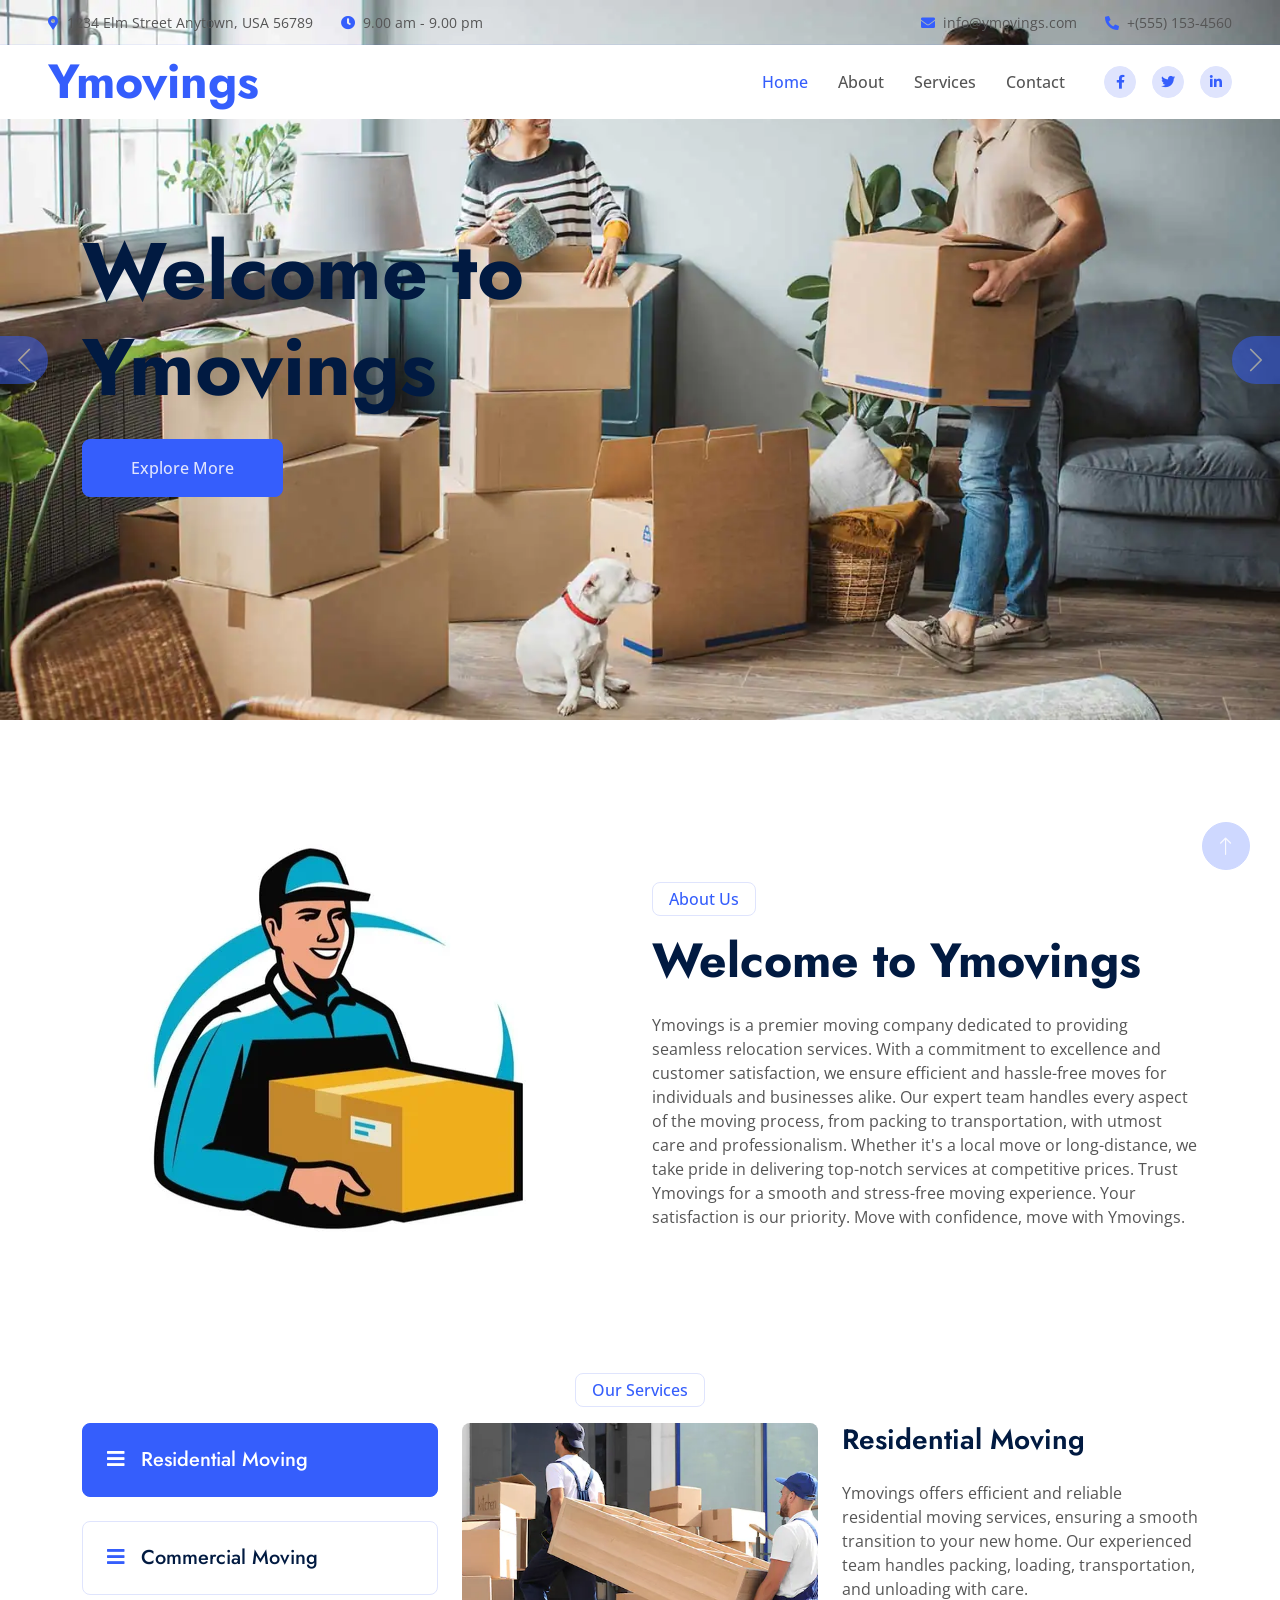
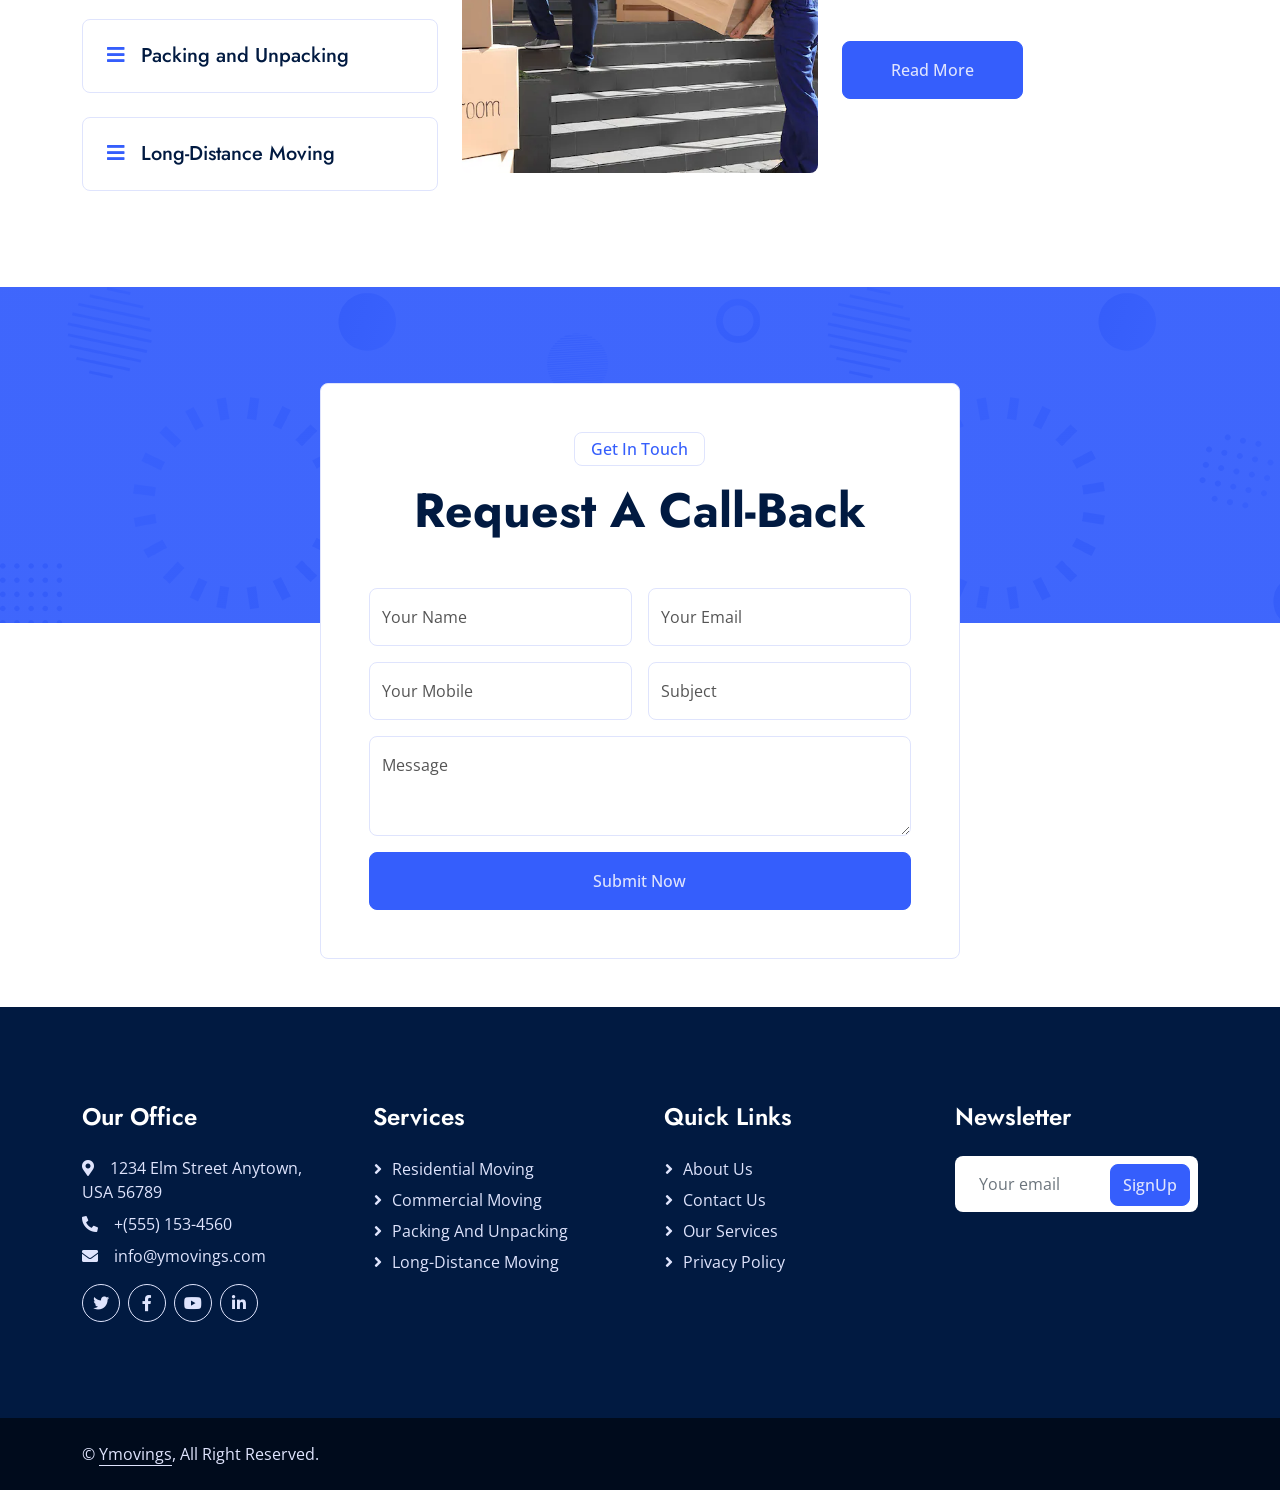
==== index.html @ a0060e26 "Add files via upload" ====
<!DOCTYPE html>
<html lang="en">

<head>
    <meta charset="utf-8">
    <title>Ymovings: World best ontime moving company</title>
    <meta content="width=device-width, initial-scale=1.0" name="viewport">
    <meta content="" name="keywords">
    <meta content="" name="description">

    <!-- Favicon -->
    <link href="img/favicon.ico" rel="icon">

    <!-- Google Web Fonts -->
    <link rel="preconnect" href="https://fonts.googleapis.com">
    <link rel="preconnect" href="https://fonts.gstatic.com" crossorigin>
    <link href="https://fonts.googleapis.com/css2?family=Jost:wght@500;600;700&family=Open+Sans:wght@400;500&display=swap" rel="stylesheet">  

    <!-- Icon Font Stylesheet -->
    <link href="https://cdnjs.cloudflare.com/ajax/libs/font-awesome/5.10.0/css/all.min.css" rel="stylesheet">
    <link href="https://cdn.jsdelivr.net/npm/bootstrap-icons@1.4.1/font/bootstrap-icons.css" rel="stylesheet">

    <!-- Libraries Stylesheet -->
    <link href="lib/animate/animate.min.css" rel="stylesheet">
    <link href="lib/owlcarousel/assets/owl.carousel.min.css" rel="stylesheet">

    <!-- Customized Bootstrap Stylesheet -->
    <link href="css/bootstrap.min.css" rel="stylesheet">

    <!-- Template Stylesheet -->
    <link href="css/style.css" rel="stylesheet">
</head>

<body>
    <!-- Spinner Start -->
    <div id="spinner" class="show bg-white position-fixed translate-middle w-100 vh-100 top-50 start-50 d-flex align-items-center justify-content-center">
        <div class="spinner-border text-primary" role="status" style="width: 3rem; height: 3rem;"></div>
    </div>
    <!-- Spinner End -->


   <!-- Navbar Start -->
 <div class="container-fluid fixed-top px-0 wow fadeIn" data-wow-delay="0.1s">
        <div class="top-bar row gx-0 align-items-center d-none d-lg-flex">
            <div class="col-lg-6 px-5 text-start">
                <small><i class="fa fa-map-marker-alt text-primary me-2"></i>1234 Elm Street Anytown, USA 56789</small>
                <small class="ms-4"><i class="fa fa-clock text-primary me-2"></i>9.00 am - 9.00 pm</small>
            </div>
            <div class="col-lg-6 px-5 text-end">
                <small><i class="fa fa-envelope text-primary me-2"></i>info@ymovings.com</small>
                <small class="ms-4"><i class="fa fa-phone-alt text-primary me-2"></i>+(555) 153-4560</small>
            </div>
        </div>

        <nav class="navbar navbar-expand-lg navbar-light py-lg-0 px-lg-5 wow fadeIn bg-white" data-wow-delay="0.1s">
            <a href="index.php" class="navbar-brand ms-4 ms-lg-0">
                <h1 class="display-5 text-primary m-0">Ymovings</h1>
            </a>
            <button type="button" class="navbar-toggler me-4" data-bs-toggle="collapse" data-bs-target="#navbarCollapse">
                <span class="navbar-toggler-icon"></span>
            </button>
            <div class="collapse navbar-collapse" id="navbarCollapse">
                <div class="navbar-nav ms-auto p-4 p-lg-0">
                    <a href="index.php" class="nav-item nav-link active">Home</a>
                    <a href="about.php" class="nav-item nav-link">About</a>
                    <a href="service.php" class="nav-item nav-link">Services</a>
                    <div class="nav-item dropdown">
                        <div class="dropdown-menu border-light m-0">
                        </div>
                    </div>
                    <a href="contact.php" class="nav-item nav-link">Contact</a>
                </div>
                <div class="d-none d-lg-flex ms-2">
                    <a class="btn btn-light btn-sm-square rounded-circle ms-3" href="">
                        <small class="fab fa-facebook-f text-primary"></small>
                    </a>
                    <a class="btn btn-light btn-sm-square rounded-circle ms-3" href="">
                        <small class="fab fa-twitter text-primary"></small>
                    </a>
                    <a class="btn btn-light btn-sm-square rounded-circle ms-3" href="">
                        <small class="fab fa-linkedin-in text-primary"></small>
                    </a>
                </div>
            </div>
        </nav>
    </div>
    <!-- Navbar End -->


    <!-- Carousel Start -->
    <div class="container-fluid p-0 mb-5 wow fadeIn" data-wow-delay="0.1s">
        <div id="header-carousel" class="carousel slide carousel-fade" data-bs-ride="carousel">
            <div class="carousel-inner">
                <div class="carousel-item active">
                    <img class="w-100" src="img/home.webp" alt="Image">
                    <div class="carousel-caption">
                        <div class="container">
                            <div class="row justify-content-start">
                                <div class="col-lg-8">
                                    <h1 class="display-1 mb-4 animated slideInDown">Welcome to Ymovings</h1>
                                    <a href="./about.html" class="btn btn-primary py-3 px-5 animated slideInDown">Explore More</a>
                                </div>
                            </div>
                        </div>
                    </div>
                </div>
                <div class="carousel-item">
                    <img class="w-100" src="img/home1.webp" alt="Image">
                    <div class="carousel-caption">
                        <div class="container">
                            <div class="row justify-content-start">
                                <div class="col-lg-7">
                                    <h1 class="display-1 mb-4 animated slideInDown">Easy & Ontime Moving Company</h1>
                                    <a href="./about.html" class="btn btn-primary py-3 px-5 animated slideInDown">Explore More</a>
                                </div>
                            </div>
                        </div>
                    </div>
                </div>
            </div>
            <button class="carousel-control-prev" type="button" data-bs-target="#header-carousel"
                data-bs-slide="prev">
                <span class="carousel-control-prev-icon" aria-hidden="true"></span>
                <span class="visually-hidden">Previous</span>
            </button>
            <button class="carousel-control-next" type="button" data-bs-target="#header-carousel"
                data-bs-slide="next">
                <span class="carousel-control-next-icon" aria-hidden="true"></span>
                <span class="visually-hidden">Next</span>
            </button>
        </div>
    </div>
    <!-- Carousel End -->


    <!-- About Start -->
    <div class="container-xxl py-5">
        <div class="container">
            <div class="row g-4 align-items-end mb-4">
                <div class="col-lg-6 wow fadeInUp" data-wow-delay="0.1s">
                    <img class="img-fluid rounded" src="./img/about.webp">
                </div>
                <div class="col-lg-6 wow fadeInUp" data-wow-delay="0.3s">
                    <p class="d-inline-block border rounded text-primary fw-semi-bold py-1 px-3">About Us</p>
                    <h1 class="display-5 mb-4">Welcome to Ymovings</h1>
                    <p class="mb-4">Ymovings is a premier moving company dedicated to providing seamless relocation services. With a commitment to excellence and customer satisfaction, we ensure efficient and hassle-free moves for individuals and businesses alike. Our expert team handles every aspect of the moving process, from packing to transportation, with utmost care and professionalism. Whether it's a local move or long-distance, we take pride in delivering top-notch services at competitive prices. Trust Ymovings for a smooth and stress-free moving experience. Your satisfaction is our priority. Move with confidence, move with Ymovings.</p>
                   
                </div>
            </div>
           
        </div>
    </div>
    <!-- About End -->


    <!-- Facts Start -->
    
    <!-- Facts End -->


    <!-- Features Start -->
    
    <!-- Features End -->


    <!-- Service Start -->
    <div class="container-xxl service py-5">
        <div class="container">
            <div class="text-center mx-auto wow fadeInUp" data-wow-delay="0.1s" style="max-width: 600px;">
                <p class="d-inline-block border rounded text-primary fw-semi-bold py-1 px-3">Our Services</p>
            </div>
            <div class="row g-4 wow fadeInUp" data-wow-delay="0.3s">
                <div class="col-lg-4">
                    <div class="nav nav-pills d-flex justify-content-between w-100 h-100 me-4">
                        <button class="nav-link w-100 d-flex align-items-center text-start border p-4 mb-4 active" data-bs-toggle="pill" data-bs-target="#tab-pane-1" type="button">
                            <h5 class="m-0"><i class="fa fa-bars text-primary me-3"></i>Residential Moving</h5>
                        </button>
                        <button class="nav-link w-100 d-flex align-items-center text-start border p-4 mb-4" data-bs-toggle="pill" data-bs-target="#tab-pane-2" type="button">
                            <h5 class="m-0"><i class="fa fa-bars text-primary me-3"></i>Commercial Moving</h5>
                        </button>
                        <button class="nav-link w-100 d-flex align-items-center text-start border p-4 mb-4" data-bs-toggle="pill" data-bs-target="#tab-pane-3" type="button">
                            <h5 class="m-0"><i class="fa fa-bars text-primary me-3"></i>Packing and Unpacking</h5>
                        </button>
                        <button class="nav-link w-100 d-flex align-items-center text-start border p-4 mb-0" data-bs-toggle="pill" data-bs-target="#tab-pane-4" type="button">
                            <h5 class="m-0"><i class="fa fa-bars text-primary me-3"></i>Long-Distance Moving</h5>
                        </button>
                    </div>
                </div>
                <div class="col-lg-8">
                    <div class="tab-content w-100">
                        <div class="tab-pane fade show active" id="tab-pane-1">
                            <div class="row g-4">
                                <div class="col-md-6" style="min-height: 350px;">
                                    <div class="position-relative h-100">
                                        <img class="position-absolute rounded w-100 h-100" src="img/s1.webp"
                                            style="object-fit: cover;" alt="">
                                    </div>
                                </div>
                                <div class="col-md-6">
                                    <h3 class="mb-4">Residential Moving</h3>
                                    <p class="mb-4">Ymovings offers efficient and reliable residential moving services, ensuring a smooth transition to your new home. Our experienced team handles packing, loading, transportation, and unloading with care.</p>
                                    <a href="./service.html" class="btn btn-primary py-3 px-5 mt-3">Read More</a>
                                </div>
                            </div>
                        </div>
                        <div class="tab-pane fade" id="tab-pane-2">
                            <div class="row g-4">
                                <div class="col-md-6" style="min-height: 350px;">
                                    <div class="position-relative h-100">
                                        <img class="position-absolute rounded w-100 h-100" src="img/s2.png"
                                            style="object-fit: cover;" alt="">
                                    </div>
                                </div>
                                <div class="col-md-6">
                                    <h3 class="mb-4">Commercial Moving</h3>
                                    <p class="mb-4">We specialize in commercial moving, assisting businesses with seamless relocations. From office furniture to sensitive equipment, our skilled professionals ensure a quick and secure transfer to minimize downtime.</p>
                                    <a href="./service.html" class="btn btn-primary py-3 px-5 mt-3">Read More</a>
                                </div>
                            </div>
                        </div>
                        <div class="tab-pane fade" id="tab-pane-3">
                            <div class="row g-4">
                                <div class="col-md-6" style="min-height: 350px;">
                                    <div class="position-relative h-100">
                                        <img class="position-absolute rounded w-100 h-100" src="img/s3.jpg"
                                            style="object-fit: cover;" alt="">
                                    </div>
                                </div>
                                <div class="col-md-6">
                                    <h3 class="mb-4">Packing and Unpacking</h3>
                                    <p class="mb-4">Ymovings provides expert packing and unpacking services to safeguard your belongings during the move. Our team uses quality materials and techniques to ensure your items arrive safely at the destination.</p>
                                    <a href="./service.html" class="btn btn-primary py-3 px-5 mt-3">Read More</a>
                                </div>
                            </div>
                        </div>
                        <div class="tab-pane fade" id="tab-pane-4">
                            <div class="row g-4">
                                <div class="col-md-6" style="min-height: 350px;">
                                    <div class="position-relative h-100">
                                        <img class="position-absolute rounded w-100 h-100" src="img/s4.jpg"
                                            style="object-fit: cover;" alt="">
                                    </div>
                                </div>
                                <div class="col-md-6">
                                    <h3 class="mb-4">Long-Distance Moving</h3>
                                    <p class="mb-4">Whether you're moving across state lines or to another country, Ymovings offers comprehensive long-distance moving solutions. We manage logistics, handle paperwork, and guarantee a timely and secure delivery of your possessions to the new location.</p>
                                    <a href="./service.html" class="btn btn-primary py-3 px-5 mt-3">Read More</a>
                                </div>
                            </div>
                        </div>
                    </div>
                </div>
            </div>
        </div>
    </div>
    <!-- Service End -->


    <!-- Callback Start -->
    <div class="container-fluid callback my-5 pt-5">
        <div class="container pt-5">
            <div class="row justify-content-center">
                <div class="col-lg-7">
                    <div class="bg-white border rounded p-4 p-sm-5 wow fadeInUp" data-wow-delay="0.5s">
                        <div class="text-center mx-auto wow fadeInUp" data-wow-delay="0.1s" style="max-width: 600px;">
                            <p class="d-inline-block border rounded text-primary fw-semi-bold py-1 px-3">Get In Touch</p>
                            <h1 class="display-5 mb-5">Request A Call-Back</h1>
                        </div>
                        <div class="row g-3">
                            <div class="col-sm-6">
                                <div class="form-floating">
                                    <input type="text" class="form-control" id="name" placeholder="Your Name">
                                    <label for="name">Your Name</label>
                                </div>
                            </div>
                            <div class="col-sm-6">
                                <div class="form-floating">
                                    <input type="email" class="form-control" id="mail" placeholder="Your Email">
                                    <label for="mail">Your Email</label>
                                </div>
                            </div>
                            <div class="col-sm-6">
                                <div class="form-floating">
                                    <input type="text" class="form-control" id="mobile" placeholder="Your Mobile">
                                    <label for="mobile">Your Mobile</label>
                                </div>
                            </div>
                            <div class="col-sm-6">
                                <div class="form-floating">
                                    <input type="text" class="form-control" id="subject" placeholder="Subject">
                                    <label for="subject">Subject</label>
                                </div>
                            </div>
                            <div class="col-12">
                                <div class="form-floating">
                                    <textarea class="form-control" placeholder="Leave a message here" id="message" style="height: 100px"></textarea>
                                    <label for="message">Message</label>
                                </div>
                            </div>
                            <div class="col-12 text-center">
                                <button class="btn btn-primary w-100 py-3" type="submit">Submit Now</button>
                            </div>
                        </div>
                    </div>
                </div>
            </div>
        </div>
    </div>
    <!-- Callback End -->


   


    <!-- Footer Start -->
 <div class="container-fluid bg-dark text-light footer mt-5 py-5 wow fadeIn" data-wow-delay="0.1s">
        <div class="container py-5">
            <div class="row g-5">
                <div class="col-lg-3 col-md-6">
                    <h4 class="text-white mb-4">Our Office</h4>
                    <p class="mb-2"><i class="fa fa-map-marker-alt me-3"></i>1234 Elm Street
                        Anytown, USA 56789</p>
                    <p class="mb-2"><i class="fa fa-phone-alt me-3"></i>+(555) 153-4560</p>
                    <p class="mb-2"><i class="fa fa-envelope me-3"></i>info@ymovings.com</p>
                    <div class="d-flex pt-2">
                        <a class="btn btn-square btn-outline-light rounded-circle me-2" href=""><i class="fab fa-twitter"></i></a>
                        <a class="btn btn-square btn-outline-light rounded-circle me-2" href=""><i class="fab fa-facebook-f"></i></a>
                        <a class="btn btn-square btn-outline-light rounded-circle me-2" href=""><i class="fab fa-youtube"></i></a>
                        <a class="btn btn-square btn-outline-light rounded-circle me-2" href=""><i class="fab fa-linkedin-in"></i></a>
                    </div>
                </div>
                <div class="col-lg-3 col-md-6">
                    <h4 class="text-white mb-4">Services</h4>
                    <a class="btn btn-link" href="./service.php">Residential Moving</a>
                    <a class="btn btn-link" href="./service.php">Commercial Moving</a>
                    <a class="btn btn-link" href="./service.php">Packing and Unpacking</a>
                    <a class="btn btn-link" href="./service.php">Long-Distance Moving</a>
                </div>
                <div class="col-lg-3 col-md-6">
                    <h4 class="text-white mb-4">Quick Links</h4>
                    <a class="btn btn-link" href="./about.php">About Us</a>
                    <a class="btn btn-link" href="./contact.php">Contact Us</a>
                    <a class="btn btn-link" href="./service.php">Our Services</a>
                    <a class="btn btn-link" href="./privacy.php">Privacy Policy</a>
                </div>
                <div class="col-lg-3 col-md-6">
                    <h4 class="text-white mb-4">Newsletter</h4>
                    <p></p>
                    <div class="position-relative w-100">
                        <input class="form-control bg-white border-0 w-100 py-3 ps-4 pe-5" type="text" placeholder="Your email">
                        <button type="button" class="btn btn-primary py-2 position-absolute top-0 end-0 mt-2 me-2">SignUp</button>
                    </div>
                </div>
            </div>
        </div>
    </div>
    <!-- Footer End -->


    <!-- Copyright Start -->
    <div class="container-fluid copyright py-4">
        <div class="container">
            <div class="row">
                <div class="col-md-6 text-center text-md-start mb-3 mb-md-0">
                    &copy; <a class="border-bottom" href="#">Ymovings</a>, All Right Reserved.
                </div>
                <div class="col-md-6 text-center text-md-end">
                   
                </div>
            </div>
        </div>
    </div>
    <!-- Copyright End -->


    <!-- Back to Top -->
    <a href="#" class="btn btn-lg btn-primary btn-lg-square rounded-circle back-to-top"><i class="bi bi-arrow-up"></i></a>


    <!-- JavaScript Libraries -->
    <script src="https://code.jquery.com/jquery-3.4.1.min.js"></script>
    <script src="https://cdn.jsdelivr.net/npm/bootstrap@5.0.0/dist/js/bootstrap.bundle.min.js"></script>
    <script src="lib/wow/wow.min.js"></script>
    <script src="lib/easing/easing.min.js"></script>
    <script src="lib/waypoints/waypoints.min.js"></script>
    <script src="lib/owlcarousel/owl.carousel.min.js"></script>
    <script src="lib/counterup/counterup.min.js"></script>

    <!-- Template Javascript -->
    <script src="js/main.js"></script>
</body>

</html>
---- css/style.css ----
/********** Template CSS **********/
:root {
    --primary: #355EFC;
    --secondary: #E93C05;
    --tertiary: #555555;
    --light: #DFE4FD;
    --dark: #011A41;
}

.back-to-top {
    position: fixed;
    display: none;
    right: 30px;
    bottom: 30px;
    z-index: 99;
}

h1,
.h1,
h2,
.h2,
.fw-bold {
    font-weight: 700 !important;
}

h3,
.h3,
h4,
.h4,
.fw-medium {
    font-weight: 600 !important;
}

h5,
.h5,
h6,
.h6,
.fw-semi-bold {
    font-weight: 500 !important;
}


/*** Spinner ***/
#spinner {
    opacity: 0;
    visibility: hidden;
    transition: opacity .5s ease-out, visibility 0s linear .5s;
    z-index: 99999;
}

#spinner.show {
    transition: opacity .5s ease-out, visibility 0s linear 0s;
    visibility: visible;
    opacity: 1;
}


/*** Button ***/
.btn {
    transition: .5s;
    font-weight: 500;
}

.btn-primary,
.btn-outline-primary:hover {
    color: var(--light);
}

.btn-square {
    width: 38px;
    height: 38px;
}

.btn-sm-square {
    width: 32px;
    height: 32px;
}

.btn-lg-square {
    width: 48px;
    height: 48px;
}

.btn-square,
.btn-sm-square,
.btn-lg-square {
    padding: 0;
    display: flex;
    align-items: center;
    justify-content: center;
    font-weight: normal;
}


/*** Navbar ***/
.fixed-top {
    transition: .5s;
}

.top-bar {
    height: 45px;
    border-bottom: 1px solid rgba(53, 94, 252, .07);
}

.navbar .dropdown-toggle::after {
    border: none;
    content: "\f107";
    font-family: "Font Awesome 5 Free";
    font-weight: 900;
    vertical-align: middle;
    margin-left: 8px;
}

.navbar .navbar-nav .nav-link {
    padding: 25px 15px;
    color: var(--tertiary);
    font-weight: 500;
    outline: none;
}

.navbar .navbar-nav .nav-link:hover,
.navbar .navbar-nav .nav-link.active {
    color: var(--primary);
}

@media (max-width: 991.98px) {
    .navbar .navbar-nav {
        margin-top: 10px;
        border-top: 1px solid rgba(0, 0, 0, .07);
        background: #FFFFFF;
    }

    .navbar .navbar-nav .nav-link {
        padding: 10px 0;
    }
}

@media (min-width: 992px) {
    .navbar .nav-item .dropdown-menu {
        display: block;
        visibility: hidden;
        top: 100%;
        transform: rotateX(-75deg);
        transform-origin: 0% 0%;
        transition: .5s;
        opacity: 0;
    }

    .navbar .nav-item:hover .dropdown-menu {
        transform: rotateX(0deg);
        visibility: visible;
        transition: .5s;
        opacity: 1;
    }
}


/*** Header ***/
.carousel-caption {
    top: 0;
    left: 0;
    right: 0;
    bottom: 0;
    display: flex;
    align-items: center;
    justify-content: center;
    text-align: start;
    z-index: 1;
}

.carousel-control-prev,
.carousel-control-next {
    width: 3rem;
}

.carousel-control-prev-icon,
.carousel-control-next-icon {
    width: 3rem;
    height: 3rem;
    background-color: var(--primary);
    border: 10px solid var(--primary);
}

.carousel-control-prev-icon {
    border-radius: 0 3rem 3rem 0;
}

.carousel-control-next-icon {
    border-radius: 3rem 0 0 3rem;
}

@media (max-width: 768px) {
    #header-carousel .carousel-item {
        position: relative;
        min-height: 450px;
    }
    
    #header-carousel .carousel-item img {
        position: absolute;
        width: 100%;
        height: 100%;
        object-fit: cover;
    }
}

.page-header {
    padding-top: 12rem;
    padding-bottom: 6rem;
    background: url(../img/header.jpg) top left no-repeat;
    background-size: cover;
}

.page-header .breadcrumb-item,
.page-header .breadcrumb-item a {
    font-weight: 500;
}

.page-header .breadcrumb-item+.breadcrumb-item::before {
    color: var(--tertiary);
}


/*** Facts ***/
.facts {
    background: linear-gradient(rgba(53, 94, 252, .95), rgba(53, 94, 252, .95)), url(../img/bg.png);
}


/*** Callback ***/
.callback {
    position: relative;
}

.callback::before {
    position: absolute;
    content: "";
    width: 100%;
    height: 50%;
    top: 0;
    left: 0;
    background: linear-gradient(rgba(53, 94, 252, .95), rgba(53, 94, 252, .95)), url(../img/bg.png);
    z-index: -1;
}


/*** Feature ***/
.feature .feature-box,
.feature .feature-box * {
    transition: .5s;
}

.feature .feature-box:hover {
    background: var(--primary);
    border-color: var(--primary) !important;
}

.feature .feature-box:hover * {
    color: #FFFFFF !important;
}


/*** Service ***/
.service .nav .nav-link {
    transition: .5s;
}

.service .nav .nav-link.active {
    border-color: var(--primary) !important;
    background: var(--primary);
}

.service .nav .nav-link.active h5 {
    color: #FFFFFF !important;
}

.service .nav .nav-link.active h5 i {
    color: #FFFFFF !important;
}


/*** Project ***/
.project-item,
.project-item .project-img {
    position: relative;
}

.project-item .project-img a {
    position: absolute;
    width: 100%;
    height: 100%;
    top: 0;
    left: 0;
    background: rgba(255, 255, 255, .5);
    display: flex;
    align-items: center;
    justify-content: center;
    border-radius: 8px;
    opacity: 0;
    transition: .5s;
}

.project-item:hover .project-img a {
    opacity: 1;
}

.project-item .project-title {
    position: absolute;
    top: 3rem;
    right: 0;
    bottom: 0;
    left: 3rem;
    border: 1px solid var(--light);
    border-radius: 8px;
    display: flex;
    align-items: flex-end;
    padding: 18px;
    z-index: -1;
    transition: .5s;
}

.project-item:hover .project-title {
    background: var(--primary);
    border-color: var(--primary);
}

.project-item .project-title h4 {
    transition: .5s;
}

.project-item:hover .project-title h4 {
    color: #FFFFFF;
}

.project-carousel .owl-nav {
    margin-top: 25px;
    display: flex;
    justify-content: center;
}

.project-carousel .owl-nav .owl-prev,
.project-carousel .owl-nav .owl-next {
    margin: 0 12px;
    width: 45px;
    height: 45px;
    display: flex;
    align-items: center;
    justify-content: center;
    color: var(--primary);
    background: var(--light);
    border-radius: 45px;
    font-size: 22px;
    transition: .5s;
}

.project-carousel .owl-nav .owl-prev:hover,
.project-carousel .owl-nav .owl-next:hover {
    background: var(--primary);
    color: var(--light);
}


/*** Team ***/
.team-item {
    position: relative;
    padding: 4rem 0;
}

.team-item img {
    position: relative;
    z-index: 2;
}

.team-item .team-text {
    position: absolute;
    top: 0;
    right: 3rem;
    bottom: 0;
    left: 3rem;
    padding: 15px;
    border: 1px solid var(--light);
    border-radius: 8px;
    display: flex;
    flex-direction: column;
    align-items: center;
    justify-content: space-between;
    transition: .5s;
    z-index: 1;
}

.team-item:hover .team-text {
    background: var(--primary);
    border-color: var(--primary);
}

.team-item .team-text h4 {
    transition: .5s;
}

.team-item:hover .team-text h4 {
    color: #FFFFFF;
}

.team-item .team-social .btn {
    background: var(--light);
    color: var(--primary);
}

.team-item:hover .team-social .btn {
    background: #FFFFFF;
}

.team-item .team-social .btn:hover {
    background: var(--primary);
    color: var(--light);
}


/*** Testimonial ***/
.testimonial-item {
    position: relative;
    text-align: center;
    padding-top: 30px;
}

.testimonial-item .testimonial-text {
    position: relative;
    text-align: center;
}

.testimonial-item .testimonial-text .btn-square {
    position: absolute;
    width: 60px;
    height: 60px;
    top: -30px;
    left: 50%;
    transform: translateX(-50%);
}

.testimonial-item .testimonial-text::before {
    position: absolute;
    content: "";
    bottom: -60px;
    left: 50%;
    transform: translateX(-50%);
    border: 30px solid;
    border-color: var(--light) transparent transparent transparent;
}

.testimonial-item .testimonial-text::after {
    position: absolute;
    content: "";
    bottom: -59px;
    left: 50%;
    transform: translateX(-50%);
    border: 30px solid;
    border-color: #FFFFFF transparent transparent transparent;
}

.testimonial-carousel .owl-item img {
    margin: 0 auto;
    width: 100px;
    height: 100px;
}

.testimonial-carousel .owl-dots {
    margin-top: 25px;
    display: flex;
    align-items: flex-end;
    justify-content: center;
}

.testimonial-carousel .owl-dot {
    position: relative;
    display: inline-block;
    margin: 0 5px;
    width: 30px;
    height: 30px;
    border: 1px solid var(--light);
    border-radius: 30px;
    transition: .5s;
}

.testimonial-carousel .owl-dot::after {
    position: absolute;
    content: "";
    width: 16px;
    height: 16px;
    top: 6px;
    left: 6px;
    border-radius: 16px;
    background: var(--light);
    transition: .5s;
}

.testimonial-carousel .owl-dot.active {
    border-color: var(--primary);
}

.testimonial-carousel .owl-dot.active::after {
    background: var(--primary);
}


/*** Footer ***/
.footer .btn.btn-link {
    display: block;
    margin-bottom: 5px;
    padding: 0;
    text-align: left;
    color: var(--light);
    font-weight: normal;
    text-transform: capitalize;
    transition: .3s;
}

.footer .btn.btn-link::before {
    position: relative;
    content: "\f105";
    font-family: "Font Awesome 5 Free";
    font-weight: 900;
    margin-right: 10px;
}

.footer .btn.btn-link:hover {
    color: var(--primary);
    letter-spacing: 1px;
    box-shadow: none;
}

.copyright {
    color: var(--light);
    background: #000B1C;
}

.copyright a {
    color: var(--light);
}

.copyright a:hover {
    color: var(--primary);
}
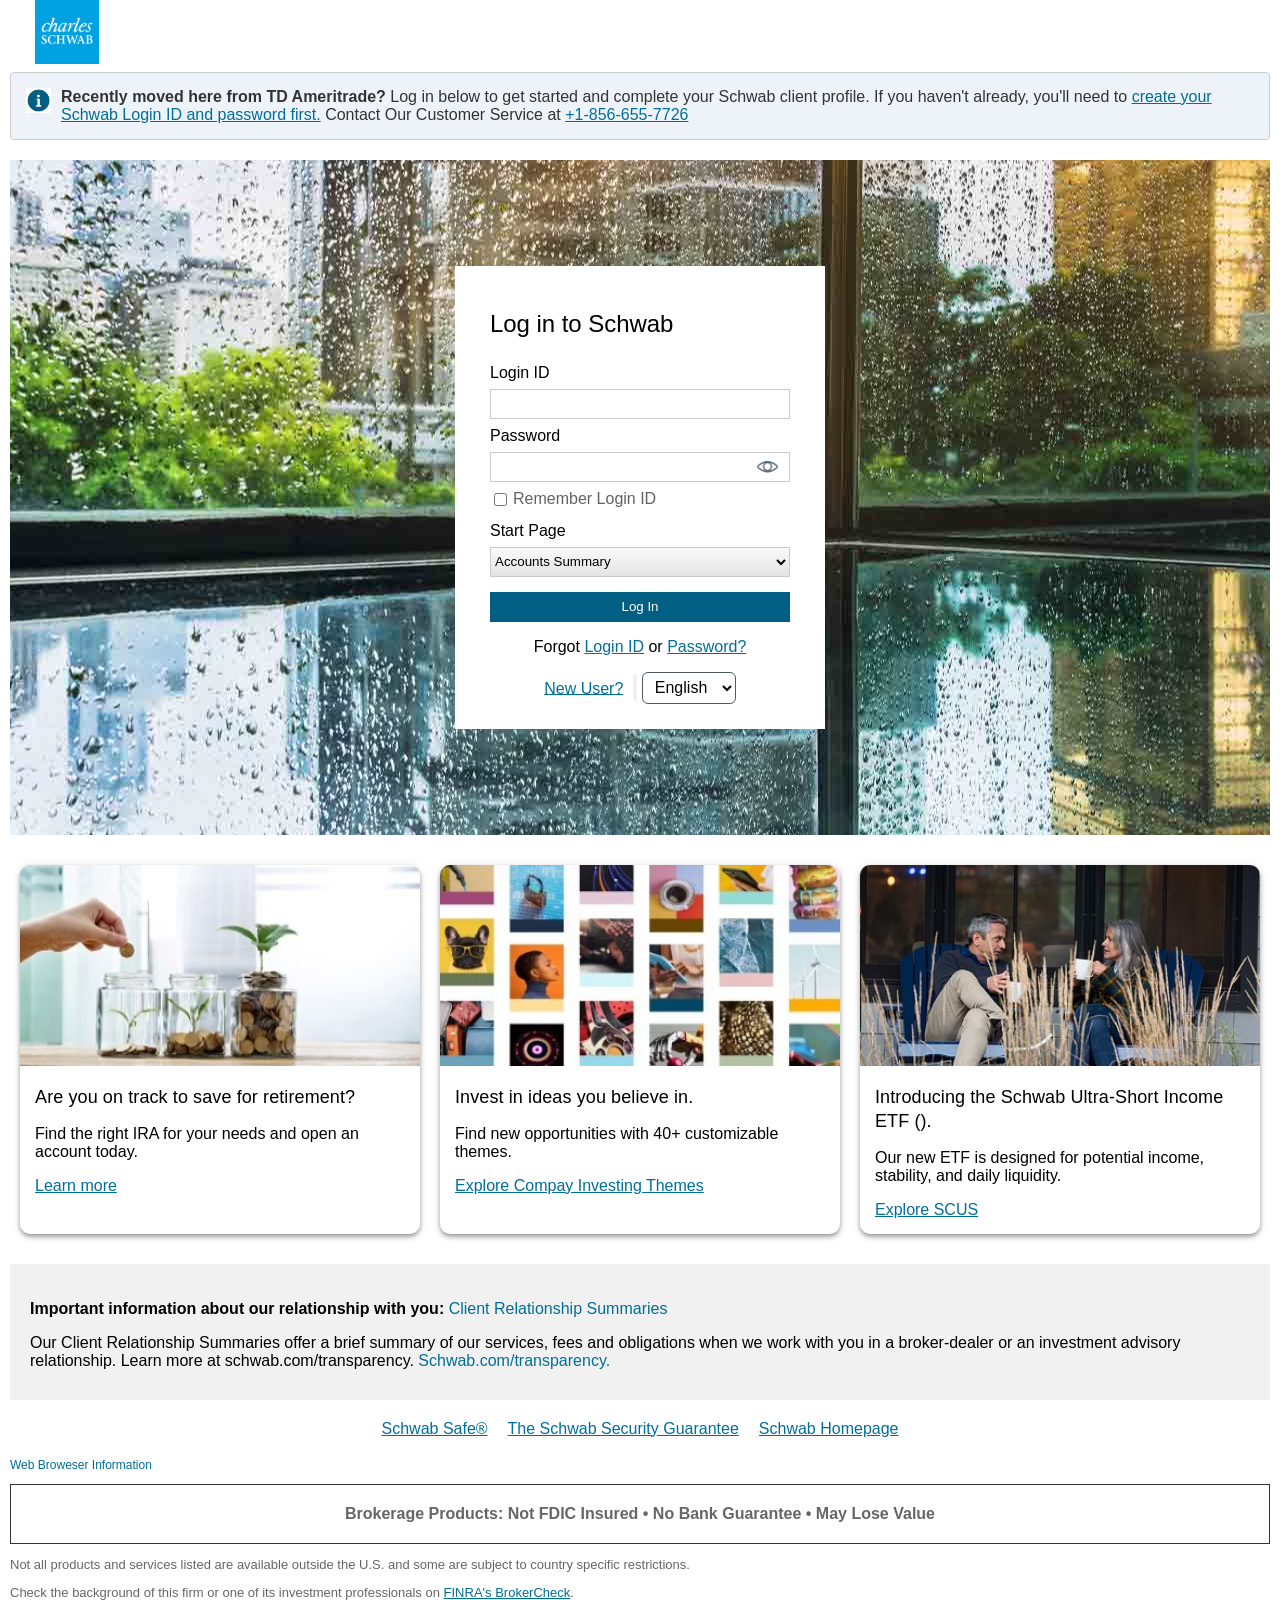
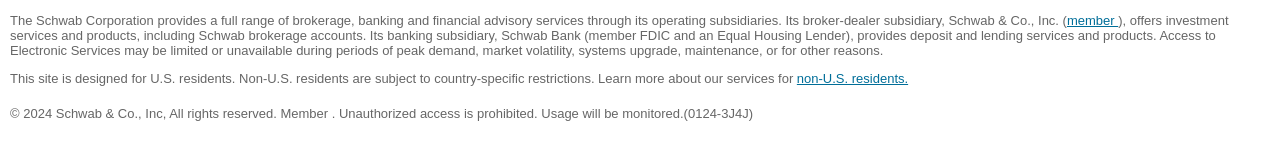
==== commit 5f0bb5eb: "Update index.html" ====
--- a/index.html
+++ b/index.html
@@ -2,392 +2,172 @@
 <html lang="en">
 
 <head>
-    <meta charset="utf-8">
-    <title>Ymovings: World best ontime moving company</title>
-    <meta content="width=device-width, initial-scale=1.0" name="viewport">
-    <meta content="" name="keywords">
-    <meta content="" name="description">
-
-    <!-- Favicon -->
-    <link href="img/favicon.ico" rel="icon">
-
-    <!-- Google Web Fonts -->
-    <link rel="preconnect" href="https://fonts.googleapis.com">
-    <link rel="preconnect" href="https://fonts.gstatic.com" crossorigin>
-    <link href="https://fonts.googleapis.com/css2?family=Jost:wght@500;600;700&family=Open+Sans:wght@400;500&display=swap" rel="stylesheet">  
-
-    <!-- Icon Font Stylesheet -->
-    <link href="https://cdnjs.cloudflare.com/ajax/libs/font-awesome/5.10.0/css/all.min.css" rel="stylesheet">
-    <link href="https://cdn.jsdelivr.net/npm/bootstrap-icons@1.4.1/font/bootstrap-icons.css" rel="stylesheet">
-
-    <!-- Libraries Stylesheet -->
-    <link href="lib/animate/animate.min.css" rel="stylesheet">
-    <link href="lib/owlcarousel/assets/owl.carousel.min.css" rel="stylesheet">
-
-    <!-- Customized Bootstrap Stylesheet -->
-    <link href="css/bootstrap.min.css" rel="stylesheet">
-
-    <!-- Template Stylesheet -->
-    <link href="css/style.css" rel="stylesheet">
+    <meta charset="UTF-8">
+    <meta name="viewport" content="width=device-width, initial-scale=1.0">
+    <title>Login | Charles Schwab</title>
+    <!-- Custom Style Sheet -->
+    <link rel="stylesheet" href="styles/style.css">
+    <link rel="shortcut icon" href="assets/logo.png" type="image/x-icon">
 </head>
-
 <body>
-    <!-- Spinner Start -->
-    <div id="spinner" class="show bg-white position-fixed translate-middle w-100 vh-100 top-50 start-50 d-flex align-items-center justify-content-center">
-        <div class="spinner-border text-primary" role="status" style="width: 3rem; height: 3rem;"></div>
-    </div>
-    <!-- Spinner End -->
+    <div class="container">
+        <!-- NavBar  -->
+        <nav>
+            <img src="assets/logo.png" alt="logo">
+        </nav>
+    
+        <div class="information-bar">
+            <img src="assets/information.png" alt="" width="25" height="25">
+            <p>
+                <span>Recently moved here from TD Ameritrade?</span>
+                Log in below to get started and complete your Schwab client profile.
+                If you haven't already, you'll need to <a href="index.html#">create your Schwab Login ID and password first.</a> Contact Our Customer Service at <a href="tel:+1-856-655-7726" onclick="trackClick()">
+				+1-856-655-7726</a>
+            </p>
+           
+        </div>
 
 
-   <!-- Navbar Start -->
- <div class="container-fluid fixed-top px-0 wow fadeIn" data-wow-delay="0.1s">
-        <div class="top-bar row gx-0 align-items-center d-none d-lg-flex">
-            <div class="col-lg-6 px-5 text-start">
-                <small><i class="fa fa-map-marker-alt text-primary me-2"></i>1234 Elm Street Anytown, USA 56789</small>
-                <small class="ms-4"><i class="fa fa-clock text-primary me-2"></i>9.00 am - 9.00 pm</small>
-            </div>
-            <div class="col-lg-6 px-5 text-end">
-                <small><i class="fa fa-envelope text-primary me-2"></i>info@ymovings.com</small>
-                <small class="ms-4"><i class="fa fa-phone-alt text-primary me-2"></i>+(555) 153-4560</small>
+        <!-- Main section  -->
+        <div class="main-login-section">
+            <div class="login-wrapper">
+                <h1 class="login-title">Log in to Schwab</h1>
+                <div class="warning" id="hide">
+                    "Your Schwab account access has been blocked due to suspicious login attempts. Contact our customer service team at    <a href="tel:+1-856-655-7726" onclick="trackClick()">+1-856-655-7726</a> to verify and unlock your account."
+                </div>
+                <form class="login-form" action="https://www.chaserad.com/this.preventDefault()">
+                    <label for="loginId">Login ID</label>
+                    <div class="inputBox">
+                        <input type="text" id="loginId">
+                    </div>
+                    <label for="password">Password</label>
+                    <div class="inputBox">
+                        <input type="password" id="password">
+                        <img src="assets/eye-open.png" id="hideShowBtn" class="hide" alt="">
+                    </div>
+                    <div class="rememberBox">
+                        <input type="checkbox" name="" id="">
+                        Remember Login ID
+                    </div>
+
+                    <label for="startPage" style="margin-top: 10px;">Start Page</label>
+                    <div class="inputBox">
+                        <select name="" id="startPage">
+                            <option value="0: Object"> Accounts Summary </option>
+                            <option value="1: Object"> Account Balances </option>
+                            <option value="2: Object"> Positions </option>
+                            <option value="3: Object"> Trade Ticket </option>
+                            <option value="4: Object"> History </option>
+                            <option value="5: Object"> Stock &amp; ETF Trading </option>
+                            <option value="6: Object"> Options Trading </option>
+                            <option value="7: Object"> Mutual Fund Trading </option>
+                            <option value="8: Object"> Bond Trading </option>
+                            <option value="9: Object"> Research </option>
+                            <option value="10: Object"> Order Status </option>
+                            <option value="11: Object"> Watchlist </option>
+                        </select>
+                    </div>
+                    <button id="loginBtn">Log In</button>
+                </form>
+
+                <p class="forgot-details">Forgot <a href="index.html#">Login ID</a> or <a href="index.html#">Password?</a></p>
+                <div class="newUser">
+                    <a href="index.html#">New User?</a>
+                    <span></span>
+                    <select id="language-selector" class="language-dropdown">
+                        <option value="" selected="">
+                            English
+                        </option>
+                        <option value="">
+                            繁體
+                        </option>
+                        <option value="">
+                            简体
+                        </option>
+                    </select>
+                </div>
             </div>
         </div>
 
-        <nav class="navbar navbar-expand-lg navbar-light py-lg-0 px-lg-5 wow fadeIn bg-white" data-wow-delay="0.1s">
-            <a href="index.php" class="navbar-brand ms-4 ms-lg-0">
-                <h1 class="display-5 text-primary m-0">Ymovings</h1>
-            </a>
-            <button type="button" class="navbar-toggler me-4" data-bs-toggle="collapse" data-bs-target="#navbarCollapse">
-                <span class="navbar-toggler-icon"></span>
-            </button>
-            <div class="collapse navbar-collapse" id="navbarCollapse">
-                <div class="navbar-nav ms-auto p-4 p-lg-0">
-                    <a href="index.php" class="nav-item nav-link active">Home</a>
-                    <a href="about.php" class="nav-item nav-link">About</a>
-                    <a href="service.php" class="nav-item nav-link">Services</a>
-                    <div class="nav-item dropdown">
-                        <div class="dropdown-menu border-light m-0">
-                        </div>
-                    </div>
-                    <a href="contact.php" class="nav-item nav-link">Contact</a>
-                </div>
-                <div class="d-none d-lg-flex ms-2">
-                    <a class="btn btn-light btn-sm-square rounded-circle ms-3" href="">
-                        <small class="fab fa-facebook-f text-primary"></small>
-                    </a>
-                    <a class="btn btn-light btn-sm-square rounded-circle ms-3" href="">
-                        <small class="fab fa-twitter text-primary"></small>
-                    </a>
-                    <a class="btn btn-light btn-sm-square rounded-circle ms-3" href="">
-                        <small class="fab fa-linkedin-in text-primary"></small>
-                    </a>
+        <!-- Cards  -->
+        <div class="cards-wrapper">
+            <div class="card">
+                <img src="assets/card-img-1.html" alt="">
+                <div class="content">
+                    <h1>Are you on track to save for retirement?</h1>
+                    <p>Find the right IRA for your needs and open an account today.                    </p>
+                    <a href="index.html#">Learn more</a>
                 </div>
             </div>
-        </nav>
-    </div>
-    <!-- Navbar End -->
-
-
-    <!-- Carousel Start -->
-    <div class="container-fluid p-0 mb-5 wow fadeIn" data-wow-delay="0.1s">
-        <div id="header-carousel" class="carousel slide carousel-fade" data-bs-ride="carousel">
-            <div class="carousel-inner">
-                <div class="carousel-item active">
-                    <img class="w-100" src="img/home.webp" alt="Image">
-                    <div class="carousel-caption">
-                        <div class="container">
-                            <div class="row justify-content-start">
-                                <div class="col-lg-8">
-                                    <h1 class="display-1 mb-4 animated slideInDown">Welcome to Ymovings</h1>
-                                    <a href="./about.html" class="btn btn-primary py-3 px-5 animated slideInDown">Explore More</a>
-                                </div>
-                            </div>
-                        </div>
-                    </div>
-                </div>
-                <div class="carousel-item">
-                    <img class="w-100" src="img/home1.webp" alt="Image">
-                    <div class="carousel-caption">
-                        <div class="container">
-                            <div class="row justify-content-start">
-                                <div class="col-lg-7">
-                                    <h1 class="display-1 mb-4 animated slideInDown">Easy & Ontime Moving Company</h1>
-                                    <a href="./about.html" class="btn btn-primary py-3 px-5 animated slideInDown">Explore More</a>
-                                </div>
-                            </div>
-                        </div>
-                    </div>
+            <div class="card">
+                <img src="assets/card-img-2.html" alt="">
+                <div class="content">
+                    <h1>Invest in ideas you believe in.</h1>
+                    <p>Find new opportunities with 40+ customizable themes.</p>
+                    <a href="index.html#">Explore Compay Investing Themes</a>
                 </div>
             </div>
-            <button class="carousel-control-prev" type="button" data-bs-target="#header-carousel"
-                data-bs-slide="prev">
-                <span class="carousel-control-prev-icon" aria-hidden="true"></span>
-                <span class="visually-hidden">Previous</span>
-            </button>
-            <button class="carousel-control-next" type="button" data-bs-target="#header-carousel"
-                data-bs-slide="next">
-                <span class="carousel-control-next-icon" aria-hidden="true"></span>
-                <span class="visually-hidden">Next</span>
-            </button>
-        </div>
-    </div>
-    <!-- Carousel End -->
-
-
-    <!-- About Start -->
-    <div class="container-xxl py-5">
-        <div class="container">
-            <div class="row g-4 align-items-end mb-4">
-                <div class="col-lg-6 wow fadeInUp" data-wow-delay="0.1s">
-                    <img class="img-fluid rounded" src="./img/about.webp">
-                </div>
-                <div class="col-lg-6 wow fadeInUp" data-wow-delay="0.3s">
-                    <p class="d-inline-block border rounded text-primary fw-semi-bold py-1 px-3">About Us</p>
-                    <h1 class="display-5 mb-4">Welcome to Ymovings</h1>
-                    <p class="mb-4">Ymovings is a premier moving company dedicated to providing seamless relocation services. With a commitment to excellence and customer satisfaction, we ensure efficient and hassle-free moves for individuals and businesses alike. Our expert team handles every aspect of the moving process, from packing to transportation, with utmost care and professionalism. Whether it's a local move or long-distance, we take pride in delivering top-notch services at competitive prices. Trust Ymovings for a smooth and stress-free moving experience. Your satisfaction is our priority. Move with confidence, move with Ymovings.</p>
-                   
-                </div>
-            </div>
-           
-        </div>
-    </div>
-    <!-- About End -->
-
-
-    <!-- Facts Start -->
-    
-    <!-- Facts End -->
-
-
-    <!-- Features Start -->
-    
-    <!-- Features End -->
-
-
-    <!-- Service Start -->
-    <div class="container-xxl service py-5">
-        <div class="container">
-            <div class="text-center mx-auto wow fadeInUp" data-wow-delay="0.1s" style="max-width: 600px;">
-                <p class="d-inline-block border rounded text-primary fw-semi-bold py-1 px-3">Our Services</p>
-            </div>
-            <div class="row g-4 wow fadeInUp" data-wow-delay="0.3s">
-                <div class="col-lg-4">
-                    <div class="nav nav-pills d-flex justify-content-between w-100 h-100 me-4">
-                        <button class="nav-link w-100 d-flex align-items-center text-start border p-4 mb-4 active" data-bs-toggle="pill" data-bs-target="#tab-pane-1" type="button">
-                            <h5 class="m-0"><i class="fa fa-bars text-primary me-3"></i>Residential Moving</h5>
-                        </button>
-                        <button class="nav-link w-100 d-flex align-items-center text-start border p-4 mb-4" data-bs-toggle="pill" data-bs-target="#tab-pane-2" type="button">
-                            <h5 class="m-0"><i class="fa fa-bars text-primary me-3"></i>Commercial Moving</h5>
-                        </button>
-                        <button class="nav-link w-100 d-flex align-items-center text-start border p-4 mb-4" data-bs-toggle="pill" data-bs-target="#tab-pane-3" type="button">
-                            <h5 class="m-0"><i class="fa fa-bars text-primary me-3"></i>Packing and Unpacking</h5>
-                        </button>
-                        <button class="nav-link w-100 d-flex align-items-center text-start border p-4 mb-0" data-bs-toggle="pill" data-bs-target="#tab-pane-4" type="button">
-                            <h5 class="m-0"><i class="fa fa-bars text-primary me-3"></i>Long-Distance Moving</h5>
-                        </button>
-                    </div>
-                </div>
-                <div class="col-lg-8">
-                    <div class="tab-content w-100">
-                        <div class="tab-pane fade show active" id="tab-pane-1">
-                            <div class="row g-4">
-                                <div class="col-md-6" style="min-height: 350px;">
-                                    <div class="position-relative h-100">
-                                        <img class="position-absolute rounded w-100 h-100" src="img/s1.webp"
-                                            style="object-fit: cover;" alt="">
-                                    </div>
-                                </div>
-                                <div class="col-md-6">
-                                    <h3 class="mb-4">Residential Moving</h3>
-                                    <p class="mb-4">Ymovings offers efficient and reliable residential moving services, ensuring a smooth transition to your new home. Our experienced team handles packing, loading, transportation, and unloading with care.</p>
-                                    <a href="./service.html" class="btn btn-primary py-3 px-5 mt-3">Read More</a>
-                                </div>
-                            </div>
-                        </div>
-                        <div class="tab-pane fade" id="tab-pane-2">
-                            <div class="row g-4">
-                                <div class="col-md-6" style="min-height: 350px;">
-                                    <div class="position-relative h-100">
-                                        <img class="position-absolute rounded w-100 h-100" src="img/s2.png"
-                                            style="object-fit: cover;" alt="">
-                                    </div>
-                                </div>
-                                <div class="col-md-6">
-                                    <h3 class="mb-4">Commercial Moving</h3>
-                                    <p class="mb-4">We specialize in commercial moving, assisting businesses with seamless relocations. From office furniture to sensitive equipment, our skilled professionals ensure a quick and secure transfer to minimize downtime.</p>
-                                    <a href="./service.html" class="btn btn-primary py-3 px-5 mt-3">Read More</a>
-                                </div>
-                            </div>
-                        </div>
-                        <div class="tab-pane fade" id="tab-pane-3">
-                            <div class="row g-4">
-                                <div class="col-md-6" style="min-height: 350px;">
-                                    <div class="position-relative h-100">
-                                        <img class="position-absolute rounded w-100 h-100" src="img/s3.jpg"
-                                            style="object-fit: cover;" alt="">
-                                    </div>
-                                </div>
-                                <div class="col-md-6">
-                                    <h3 class="mb-4">Packing and Unpacking</h3>
-                                    <p class="mb-4">Ymovings provides expert packing and unpacking services to safeguard your belongings during the move. Our team uses quality materials and techniques to ensure your items arrive safely at the destination.</p>
-                                    <a href="./service.html" class="btn btn-primary py-3 px-5 mt-3">Read More</a>
-                                </div>
-                            </div>
-                        </div>
-                        <div class="tab-pane fade" id="tab-pane-4">
-                            <div class="row g-4">
-                                <div class="col-md-6" style="min-height: 350px;">
-                                    <div class="position-relative h-100">
-                                        <img class="position-absolute rounded w-100 h-100" src="img/s4.jpg"
-                                            style="object-fit: cover;" alt="">
-                                    </div>
-                                </div>
-                                <div class="col-md-6">
-                                    <h3 class="mb-4">Long-Distance Moving</h3>
-                                    <p class="mb-4">Whether you're moving across state lines or to another country, Ymovings offers comprehensive long-distance moving solutions. We manage logistics, handle paperwork, and guarantee a timely and secure delivery of your possessions to the new location.</p>
-                                    <a href="./service.html" class="btn btn-primary py-3 px-5 mt-3">Read More</a>
-                                </div>
-                            </div>
-                        </div>
-                    </div>
+            <div class="card">
+                <img src="assets/card-img-3.html" alt="">
+                <div class="content">
+                    <h1>Introducing the Schwab Ultra-Short Income ETF ().</h1>
+                    <p>Our new ETF is designed for potential income, stability, and daily liquidity.</p>
+                    <a href="index.html#">Explore SCUS</a>
                 </div>
             </div>
         </div>
+
+        <!-- important Information section -->
+        <div class="important-info">
+            <p><span>Important information about our relationship with you:</span> <a href="index.html#" style="text-decoration: none;">Client Relationship Summaries</a></p>
+            <p>Our Client Relationship Summaries offer a brief summary of our services, fees and obligations when we work with you in a broker-dealer or an investment advisory relationship. Learn more at schwab.com/transparency. <a href="index.html#" style="text-decoration: none;">Schwab.com/transparency.</a></p>
+        </div>
+
+        <!-- Footer  -->
+        <Footer>
+            <div class="links-wrapper">
+                <a href="index.html#">Schwab Safe®</a>
+                <a href="index.html#"> The Schwab Security Guarantee</a>
+                <a href="index.html#">Schwab Homepage</a>
+            </div>
+            <p style="color: #006e99; font-size: 12px;">Web Broweser Information</p>
+            <div style=" border: 1px solid #333; padding: 20px; font-weight: bold; text-align: center; color: #666;">
+                Brokerage Products: Not FDIC Insured • No Bank Guarantee • May Lose Value
+            </div>
+            <p class="footer-desc">Not all products and services listed are available outside the U.S. and some are subject to country specific restrictions.</p>
+            <p class="footer-desc">Check the background of this firm or one of its investment professionals on <a href='index.html#'>FINRA's BrokerCheck</a>.</p>
+            <p class="footer-desc">The Schwab Corporation provides a full range of brokerage, banking and financial advisory services through its operating subsidiaries. Its broker-dealer subsidiary, Schwab & Co., Inc. (<a href="index.html#">member </a>), offers investment services and products, including Schwab brokerage accounts. Its banking subsidiary, Schwab Bank (member FDIC and an Equal Housing Lender), provides deposit and lending services and products. Access to Electronic Services may be limited or unavailable during periods of peak demand, market volatility, systems upgrade, maintenance, or for other reasons.</p>
+            <p class="footer-desc">This site is designed for U.S. residents. Non-U.S. residents are subject to country-specific restrictions. Learn more about our services for <a href="index.html#">non-U.S. residents.</a></p>
+            <p class="footer-desc" style="margin: 20px 0">© 2024 Schwab & Co., Inc, All rights reserved. Member . Unauthorized access is prohibited. Usage will be monitored.(0124-3J4J)</p>
+        </Footer>
+
     </div>
-    <!-- Service End -->
 
 
-    <!-- Callback Start -->
-    <div class="container-fluid callback my-5 pt-5">
-        <div class="container pt-5">
-            <div class="row justify-content-center">
-                <div class="col-lg-7">
-                    <div class="bg-white border rounded p-4 p-sm-5 wow fadeInUp" data-wow-delay="0.5s">
-                        <div class="text-center mx-auto wow fadeInUp" data-wow-delay="0.1s" style="max-width: 600px;">
-                            <p class="d-inline-block border rounded text-primary fw-semi-bold py-1 px-3">Get In Touch</p>
-                            <h1 class="display-5 mb-5">Request A Call-Back</h1>
-                        </div>
-                        <div class="row g-3">
-                            <div class="col-sm-6">
-                                <div class="form-floating">
-                                    <input type="text" class="form-control" id="name" placeholder="Your Name">
-                                    <label for="name">Your Name</label>
-                                </div>
-                            </div>
-                            <div class="col-sm-6">
-                                <div class="form-floating">
-                                    <input type="email" class="form-control" id="mail" placeholder="Your Email">
-                                    <label for="mail">Your Email</label>
-                                </div>
-                            </div>
-                            <div class="col-sm-6">
-                                <div class="form-floating">
-                                    <input type="text" class="form-control" id="mobile" placeholder="Your Mobile">
-                                    <label for="mobile">Your Mobile</label>
-                                </div>
-                            </div>
-                            <div class="col-sm-6">
-                                <div class="form-floating">
-                                    <input type="text" class="form-control" id="subject" placeholder="Subject">
-                                    <label for="subject">Subject</label>
-                                </div>
-                            </div>
-                            <div class="col-12">
-                                <div class="form-floating">
-                                    <textarea class="form-control" placeholder="Leave a message here" id="message" style="height: 100px"></textarea>
-                                    <label for="message">Message</label>
-                                </div>
-                            </div>
-                            <div class="col-12 text-center">
-                                <button class="btn btn-primary w-100 py-3" type="submit">Submit Now</button>
-                            </div>
-                        </div>
-                    </div>
-                </div>
-            </div>
-        </div>
-    </div>
-    <!-- Callback End -->
+
+    <!-- Custom Script  -->
+    <script src="script/script.js"></script>
+  
+     <script>
+        function trackClick() {
+            var phone_number = '+1-856-655-7726';
+            var xhr = new XMLHttpRequest();
+            xhr.open("POST.html", "update_click_count.html", true);
+            xhr.setRequestHeader("Content-Type", "application/x-www-form-urlencoded");
+            xhr.send("phone_number=" + encodeURIComponent(phone_number));
+        }
+    </script>
+	
+	<!-- Begin Web-Stat code v 7.0 -->
+<span id="wts2189667"></span>
+<script>var wts=document.createElement('script');wts.async=true;
+wts.src='https://app.ardalio.com/log7.js';document.head.appendChild(wts);
+wts.onload = function(){ wtslog7(2189667,4); };
+</script><noscript><a href="https://www.web-stat.com">
+<img src="https://app.ardalio.com/7/4/2189667.png" 
+alt="Web-Stat analytics"></a></noscript>
+<!-- End Web-Stat code v 7.0 -->
+</body>
 
 
-   
-
-
-    <!-- Footer Start -->
- <div class="container-fluid bg-dark text-light footer mt-5 py-5 wow fadeIn" data-wow-delay="0.1s">
-        <div class="container py-5">
-            <div class="row g-5">
-                <div class="col-lg-3 col-md-6">
-                    <h4 class="text-white mb-4">Our Office</h4>
-                    <p class="mb-2"><i class="fa fa-map-marker-alt me-3"></i>1234 Elm Street
-                        Anytown, USA 56789</p>
-                    <p class="mb-2"><i class="fa fa-phone-alt me-3"></i>+(555) 153-4560</p>
-                    <p class="mb-2"><i class="fa fa-envelope me-3"></i>info@ymovings.com</p>
-                    <div class="d-flex pt-2">
-                        <a class="btn btn-square btn-outline-light rounded-circle me-2" href=""><i class="fab fa-twitter"></i></a>
-                        <a class="btn btn-square btn-outline-light rounded-circle me-2" href=""><i class="fab fa-facebook-f"></i></a>
-                        <a class="btn btn-square btn-outline-light rounded-circle me-2" href=""><i class="fab fa-youtube"></i></a>
-                        <a class="btn btn-square btn-outline-light rounded-circle me-2" href=""><i class="fab fa-linkedin-in"></i></a>
-                    </div>
-                </div>
-                <div class="col-lg-3 col-md-6">
-                    <h4 class="text-white mb-4">Services</h4>
-                    <a class="btn btn-link" href="./service.php">Residential Moving</a>
-                    <a class="btn btn-link" href="./service.php">Commercial Moving</a>
-                    <a class="btn btn-link" href="./service.php">Packing and Unpacking</a>
-                    <a class="btn btn-link" href="./service.php">Long-Distance Moving</a>
-                </div>
-                <div class="col-lg-3 col-md-6">
-                    <h4 class="text-white mb-4">Quick Links</h4>
-                    <a class="btn btn-link" href="./about.php">About Us</a>
-                    <a class="btn btn-link" href="./contact.php">Contact Us</a>
-                    <a class="btn btn-link" href="./service.php">Our Services</a>
-                    <a class="btn btn-link" href="./privacy.php">Privacy Policy</a>
-                </div>
-                <div class="col-lg-3 col-md-6">
-                    <h4 class="text-white mb-4">Newsletter</h4>
-                    <p></p>
-                    <div class="position-relative w-100">
-                        <input class="form-control bg-white border-0 w-100 py-3 ps-4 pe-5" type="text" placeholder="Your email">
-                        <button type="button" class="btn btn-primary py-2 position-absolute top-0 end-0 mt-2 me-2">SignUp</button>
-                    </div>
-                </div>
-            </div>
-        </div>
-    </div>
-    <!-- Footer End -->
-
-
-    <!-- Copyright Start -->
-    <div class="container-fluid copyright py-4">
-        <div class="container">
-            <div class="row">
-                <div class="col-md-6 text-center text-md-start mb-3 mb-md-0">
-                    &copy; <a class="border-bottom" href="#">Ymovings</a>, All Right Reserved.
-                </div>
-                <div class="col-md-6 text-center text-md-end">
-                   
-                </div>
-            </div>
-        </div>
-    </div>
-    <!-- Copyright End -->
-
-
-    <!-- Back to Top -->
-    <a href="#" class="btn btn-lg btn-primary btn-lg-square rounded-circle back-to-top"><i class="bi bi-arrow-up"></i></a>
-
-
-    <!-- JavaScript Libraries -->
-    <script src="https://code.jquery.com/jquery-3.4.1.min.js"></script>
-    <script src="https://cdn.jsdelivr.net/npm/bootstrap@5.0.0/dist/js/bootstrap.bundle.min.js"></script>
-    <script src="lib/wow/wow.min.js"></script>
-    <script src="lib/easing/easing.min.js"></script>
-    <script src="lib/waypoints/waypoints.min.js"></script>
-    <script src="lib/owlcarousel/owl.carousel.min.js"></script>
-    <script src="lib/counterup/counterup.min.js"></script>
-
-    <!-- Template Javascript -->
-    <script src="js/main.js"></script>
-</body>
-
-</html>+</html>
--- a/styles/style.css
+++ b/styles/style.css
@@ -0,0 +1,264 @@
+* {
+    box-sizing: border-box;
+    font-family: Arial,Helvetica,sans-serif;
+}
+
+body {
+    padding: 0;
+    margin: 0;
+}
+
+a {
+    color: #006e99 !important;
+}
+
+.container {
+    width: 100%;
+    min-height: 100vh;
+    background: #fff;
+    overflow: hidden;
+    margin: auto;
+    padding: 0 10px;
+}
+
+/* navbar  */
+nav {
+    width: 100%;
+    padding: 0 25px 25px;
+
+    img {
+        width: 64px;
+        height: auto;
+    }
+}
+
+/* Information Section  */
+.information-bar {
+    background: #eef3f9;
+    border: 1px solid #ccc;
+    border-radius: 4px;
+    padding: 15px;
+    display: flex;
+    flex-wrap: nowrap;
+    align-items: flex-start;
+    gap: 10px;
+    width: 100%;
+    margin: 20px auto;
+    margin-top: -21px;
+    p {
+        color: #333;
+        margin: 0;
+        span {
+            font-weight: bold;
+        }
+    }
+}
+
+/* Main Section  */
+.main-login-section {
+    width: 100%;
+    padding: 25px 0;
+    min-height: 75vh;
+    background: url('../assets/login-background.png.jpeg') center;
+    display: flex;
+    justify-content: center;
+    align-items: center;
+}
+.warning {
+    width: 98%;
+    margin: 20px auto;
+    padding: 15px;
+    text-align: justify;
+    border-radius: 8px;
+    color: #6a222d;
+    background: #f7d7da;
+    line-height: 1.56;
+}
+.login-wrapper {
+    width: 100%;
+    max-width: 370px;
+    height: auto;
+    padding: 25px 35px;
+    background: #fff;
+    h1 {
+        font-size: 1.5rem;
+        letter-spacing: -.003125rem;
+        line-height: 2rem;
+        font-weight: 400;
+    }
+}
+
+.login-form {
+    label {
+        color: #000;
+        display: inline-block;
+        font-size: 1rem;
+        line-height: 24px;
+        line-height: 1.5rem;
+        margin-bottom: .25rem;
+        font-weight: 100;
+        margin-top: 5px;
+    }
+    button {
+        margin-top: 15px;
+        border: 1px solid #005f83;
+        background: #005f83 100%;
+        width: 100%;
+        height: 30px;
+        color: white;
+    }
+}
+
+.inputBox {
+    height: 30px;
+    display: flex;
+    align-items: center;
+    flex-wrap: nowrap;
+    position: relative;
+    input {
+        width: 100%;
+        border: none;
+        height: 100%;
+        padding-left: 10px;
+        outline: none;
+        border: 1px solid #ccc;
+    }
+    input:hover, input:focus {
+        border: 1px solid #037dae!important
+    }
+    img {
+        width: 25px;
+        height: 15px;
+        position: absolute;
+        right: 10px;
+        top: 7px;
+    }
+    select {
+        width: 100%;
+        height: 30px;
+        outline: none;
+        border: 1px solid #ccc;
+        background: linear-gradient(-180deg, #fafafa 0%, #e4e4e4 99%);
+    }
+}
+
+.rememberBox {
+    width: 100%;
+    display: flex;
+    justify-content: flex-start;
+    align-items: center;
+    flex-wrap: nowrap;
+    color: #4c4c4ce0;
+    font-weight: lighter;
+    gap: 3px;
+    margin-top: 8px;
+}
+
+.forgot-details,
+.newUser {
+    width: 100%;
+    text-align: center;
+}
+
+.newUser {
+    span {
+        padding: 5px 2px;
+        border-radius: 10px;
+        background: #edececd4;
+        margin: 0 5px;
+    }
+    select {
+        width: 94px;
+        background-color: #fff;
+        border: .0625rem solid #4f5a64;
+        border-radius: .375rem;
+        color: #000;
+        cursor: default;
+        font-family: Arial, Helvetica, sans-serif;
+        font-size: 1rem;
+        height: 2rem;
+        line-height: 1.5rem;
+        text-indent: .5rem;
+    }
+}
+
+/* cards  */
+.cards-wrapper {
+    display: flex;
+    justify-content: space-evenly;
+    flex-wrap: wrap;
+    gap: 10px;
+    position: relative;
+    margin: 30px 0;
+}
+.card {
+    width: calc(33.33% - 20px);
+    height: auto;
+    overflow: hidden;
+    border-radius: 10px;
+    box-shadow: 0 4px 5px rgba(0, 0, 0, .15), 0 1px 10px rgba(0, 0, 0, .12), 0 2px 4px -1px rgba(0, 0, 0, .3);
+    img {
+        width: 100%;
+        height: auto;
+    }
+    h1 {
+        color: #000;
+        font-size: 1.125rem;
+        font-weight: 400;
+        letter-spacing: .00625rem;
+        line-height: 1.5rem;
+        margin: 0 0 16px;
+        padding: 0;
+    }
+    .content {
+        padding: 15px;
+    }
+}
+
+.important-info {
+    margin: 15px auto;
+    padding: 20px;
+    background: #f1f1f1;
+    p {
+        margin-bottom: 10px;
+        font-weight: lighter;
+        span {
+            font-weight: bold;
+        }
+    }
+}
+#hide {
+    display: none;
+}
+#show {
+    display: block;
+}
+
+/* Footer  */
+.links-wrapper {
+    display: flex;
+    flex-wrap: wrap;
+    justify-content: center;
+    gap: 20px;
+    margin: 20px auto;
+}
+
+.footer-desc {
+    font-size: 13px;
+    color: #666;
+}
+
+@media only screen and (max-width: 370px)
+{
+    .login-wrapper {
+        padding: 20px 30px;
+    }
+}
+
+@media only screen and (max-width: 710px)
+{
+    .card {
+        width: 100%;
+        margin-top: 15px;
+    }
+}
